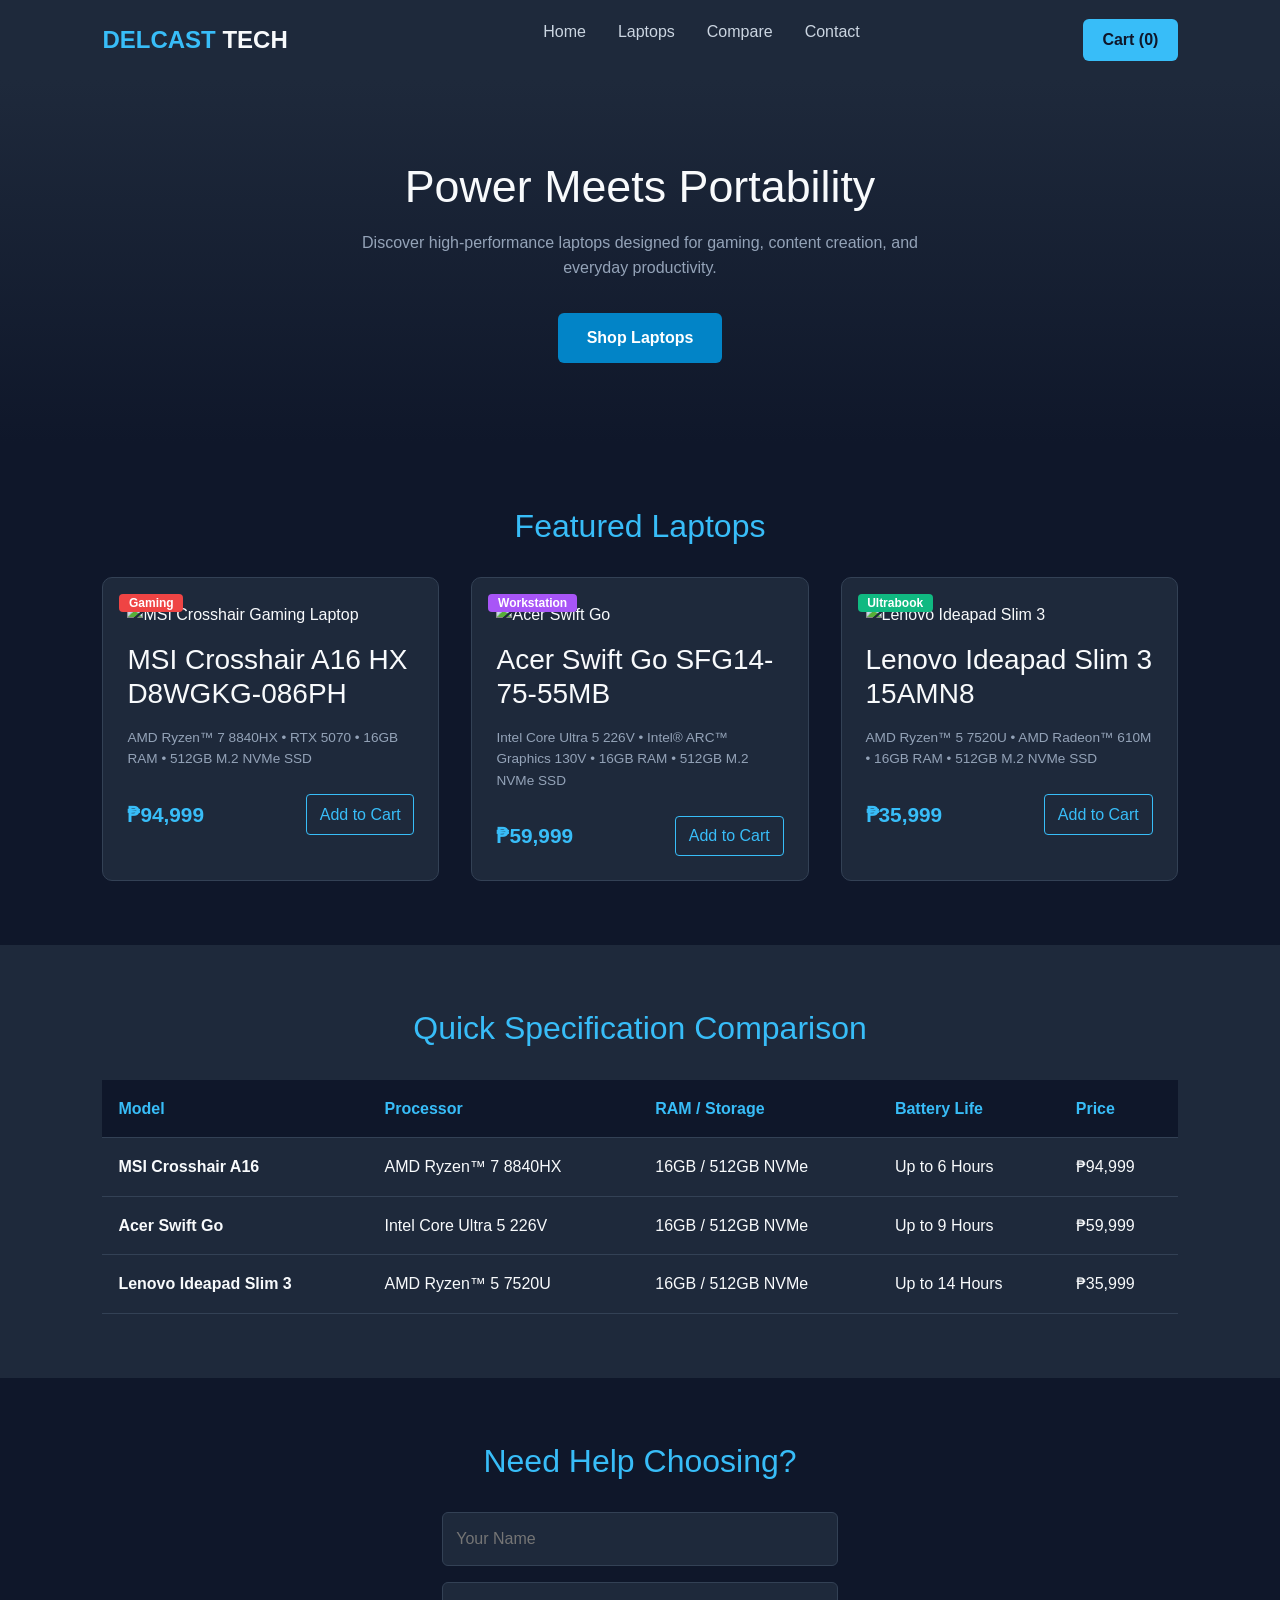
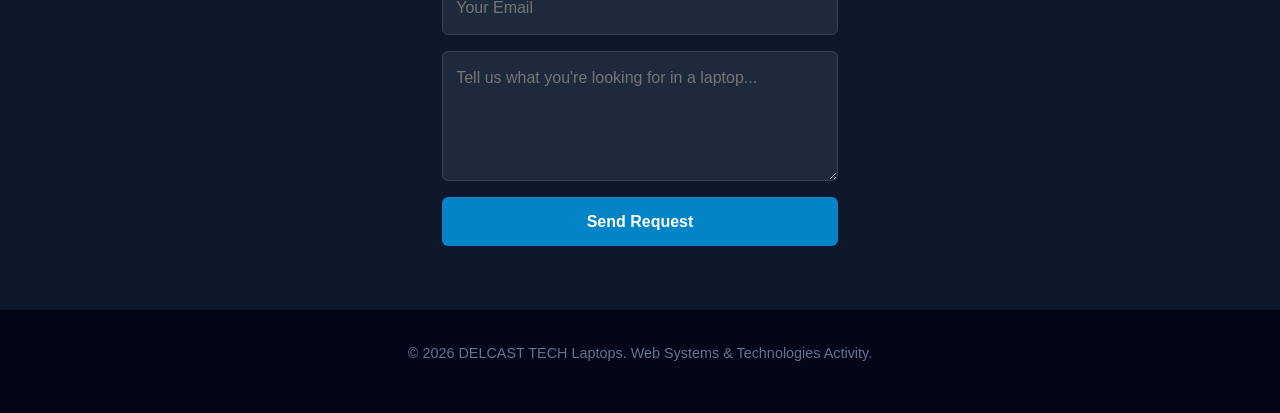
==== Del-Castillo-project/index.html @ 9992a5c1 "Upload all project files directly" ====
<!DOCTYPE html>
<html lang="en">
<head>
    <meta charset="UTF-8">
    <meta name="viewport" content="width=device-width, initial-scale=1.0">
    <title>Nexus Laptops | Next-Gen Computing</title>
    
    <link href="https://cdn.jsdelivr.net/npm/bootstrap@5.3.3/dist/css/bootstrap.min.css" rel="stylesheet">
    
    <link rel="stylesheet" href="css/style.css">
</head>
<body>

    <header>
        <div class="logo">DELCAST<span> TECH</span></div>
        <nav>
            <ul>
                <li><a href="#home">Home</a></li>
                <li><a href="#products">Laptops</a></li>
                <li><a href="#compare">Compare</a></li>
                <li><a href="#contact">Contact</a></li>
            </ul>
        </nav>
        <button class="cart-btn">Cart (0)</button>
    </header>

    <section id="home" class="hero">
        <div class="hero-content">
            <h1>Power Meets Portability</h1>
            <p>Discover high-performance laptops designed for gaming, content creation, and everyday productivity.</p>
            <a href="#products" class="btn">Shop Laptops</a>
        </div>
    </section>

    <section id="products" class="products-section">
        <h2>Featured Laptops</h2>
        <div class="product-grid">

            <div class="card">
                <span class="badge">Gaming</span>
                <img src="https://laptopfactory.com.ph/wp-content/uploads/2025/09/D8WGKG-086PH-3.webp" alt="MSI Crosshair Gaming Laptop">
                <h3>MSI Crosshair A16 HX D8WGKG-086PH</h3>
                <p class="specs">AMD Ryzen™ 7 8840HX • RTX 5070 • 16GB RAM • 512GB M.2 NVMe SSD</p>
                <div class="price-row">
                    <span class="price">₱94,999</span>
                    <button class="add-cart">Add to Cart</button>
                </div>
            </div>

            <div class="card">
                <span class="badge workstation">Workstation</span>
                <img src="https://villman.com/product_photos/55mb_zrxob.gif" alt="Acer Swift Go">
                <h3>Acer Swift Go SFG14-75-55MB</h3>
                <p class="specs">Intel Core Ultra 5 226V • Intel® ARC™ Graphics 130V • 16GB RAM • 512GB M.2 NVMe SSD</p>
                <div class="price-row">
                    <span class="price">₱59,999</span>
                    <button class="add-cart">Add to Cart</button>
                </div>
            </div>

            <div class="card">
                <span class="badge ultra">Ultrabook</span>
                <img src="https://laptopfactory.com.ph/wp-content/uploads/2025/10/82XQ00T0PH.3.webp" alt="Lenovo Ideapad Slim 3">
                <h3>Lenovo Ideapad Slim 3 15AMN8</h3>
                <p class="specs">AMD Ryzen™ 5 7520U • AMD Radeon™ 610M • 16GB RAM • 512GB M.2 NVMe SSD</p>
                <div class="price-row">
                    <span class="price">₱35,999</span>
                    <button class="add-cart">Add to Cart</button>
                </div>
            </div>

        </div>
    </section>

    <section id="compare" class="compare-section">
        <h2>Quick Specification Comparison</h2>
        <table class="spec-table">
            <thead>
                <tr>
                    <th>Model</th>
                    <th>Processor</th>
                    <th>RAM / Storage</th>
                    <th>Battery Life</th>
                    <th>Price</th>
                </tr>
            </thead>
            <tbody>
                <tr>
                    <td><strong>MSI Crosshair A16</strong></td>
                    <td>AMD Ryzen™ 7 8840HX</td>
                    <td>16GB / 512GB NVMe</td>
                    <td>Up to 6 Hours</td>
                    <td>₱94,999</td>
                </tr>
                <tr>
                    <td><strong>Acer Swift Go</strong></td>
                    <td>Intel Core Ultra 5 226V</td>
                    <td>16GB / 512GB NVMe</td>
                    <td>Up to 9 Hours</td>
                    <td>₱59,999</td>
                </tr>
                <tr>
                    <td><strong>Lenovo Ideapad Slim 3 </strong></td>
                    <td>AMD Ryzen™ 5 7520U</td>
                    <td>16GB / 512GB NVMe</td>
                    <td>Up to 14 Hours</td>
                    <td>₱35,999</td>
                </tr>
            </tbody>
        </table>
    </section>

    <section id="contact" class="contact-section">
        <h2>Need Help Choosing?</h2>
        <form class="contact-form">
            <input type="text" placeholder="Your Name" required>
            <input type="email" placeholder="Your Email" required>
            <textarea placeholder="Tell us what you're looking for in a laptop..." rows="4" required></textarea>
            <button type="submit" class="btn">Send Request</button>
        </form>
    </section>

    <footer>
        <p>&copy; 2026 DELCAST<span> TECH</span> Laptops. Web Systems & Technologies Activity.</p>
    </footer>

    
    <script src="https://cdn.jsdelivr.net/npm/bootstrap@5.3.3/dist/js/bootstrap.bundle.min.js"></script>
</body>
</html>
---- Del-Castillo-project/css/style.css ----
* {
    margin: 0;
    padding: 0;
    box-sizing: border-box;
    font-family: 'Segoe UI', Tahoma, Geneva, Verdana, sans-serif;
}

body {
    background-color: #0f172a;
    color: #f8fafc;
    line-height: 1.6;
}


header {
    display: flex;
    justify-content: space-between;
    align-items: center;
    padding: 1.2rem 8%;
    background-color: #1e293b;
    position: sticky;
    top: 0;
    z-index: 100;
}

.logo {
    font-size: 1.5rem;
    font-weight: bold;
    color: #38bdf8;
}

.logo span {
    color: #f8fafc;
}

nav ul {
    display: flex;
    list-style: none;
    gap: 2rem;
}

nav a {
    color: #cbd5e1;
    text-decoration: none;
    font-weight: 500;
    transition: color 0.3s;
}

nav a:hover {
    color: #38bdf8;
}

.cart-btn {
    background-color: #38bdf8;
    color: #0f172a;
    border: none;
    padding: 0.5rem 1.2rem;
    border-radius: 6px;
    font-weight: bold;
    cursor: pointer;
}


.hero {
    text-align: center;
    padding: 5rem 1rem;
    background: linear-gradient(180deg, #1e293b 0%, #0f172a 100%);
}

.hero h1 {
    font-size: 2.8rem;
    margin-bottom: 1rem;
}

.hero p {
    color: #94a3b8;
    max-width: 600px;
    margin: 0 auto 2rem auto;
}

.btn {
    display: inline-block;
    background-color: #0284c7;
    color: white;
    padding: 0.8rem 1.8rem;
    text-decoration: none;
    border-radius: 6px;
    font-weight: bold;
    border: none;
    cursor: pointer;
}

.btn:hover {
    background-color: #0369a1;
}


.products-section {
    padding: 4rem 8%;
}

.products-section h2, .compare-section h2, .contact-section h2 {
    text-align: center;
    margin-bottom: 2rem;
    color: #38bdf8;
}

.product-grid {
    display: grid;
    grid-template-columns: repeat(auto-fit, minmax(280px, 1fr));
    gap: 2rem;
}

.card {
    background-color: #1e293b;
    border-radius: 10px;
    padding: 1.5rem;
    position: relative;
    border: 1px solid #334155;
    transition: transform 0.3s;
    color: #f8fafc; 
}

.card:hover {
    transform: translateY(-5px);
}

.card img {
    width: 100%;
    border-radius: 6px;
    margin-bottom: 1rem;
}

.badge {
    position: absolute;
    top: 1rem;
    left: 1rem;
    background-color: #ef4444;
    color: white;
    font-size: 0.75rem;
    padding: 0.2rem 0.6rem;
    border-radius: 4px;
    font-weight: bold;
}

.badge.workstation { background-color: #a855f7; }
.badge.ultra { background-color: #10b981; }

.specs {
    font-size: 0.85rem;
    color: #94a3b8;
    margin: 0.5rem 0 1.5rem 0;
}

.price-row {
    display: flex;
    justify-content: space-between;
    align-items: center;
}

.price {
    font-size: 1.3rem;
    font-weight: bold;
    color: #38bdf8;
}

.add-cart {
    background-color: transparent;
    border: 1px solid #38bdf8;
    color: #38bdf8;
    padding: 0.4rem 0.8rem;
    border-radius: 4px;
    cursor: pointer;
}

.add-cart:hover {
    background-color: #38bdf8;
    color: #0f172a;
}


.compare-section {
    padding: 4rem 8%;
    background-color: #1e293b;
}

.spec-table {
    width: 100%;
    border-collapse: collapse;
    margin-top: 1rem;
}

.spec-table th, .spec-table td {
    padding: 1rem;
    text-align: left;
    border-bottom: 1px solid #334155;
}

.spec-table th {
    background-color: #0f172a;
    color: #38bdf8;
}


.contact-section {
    padding: 4rem 8%;
    max-width: 600px;
    margin: 0 auto;
}

.contact-form {
    display: flex;
    flex-direction: column;
    gap: 1rem;
}

.contact-form input, .contact-form textarea {
    padding: 0.8rem;
    background-color: #1e293b;
    border: 1px solid #334155;
    border-radius: 6px;
    color: white;
}


footer {
    text-align: center;
    padding: 2rem;
    background-color: #020617;
    color: #64748b;
    font-size: 0.9rem;
}
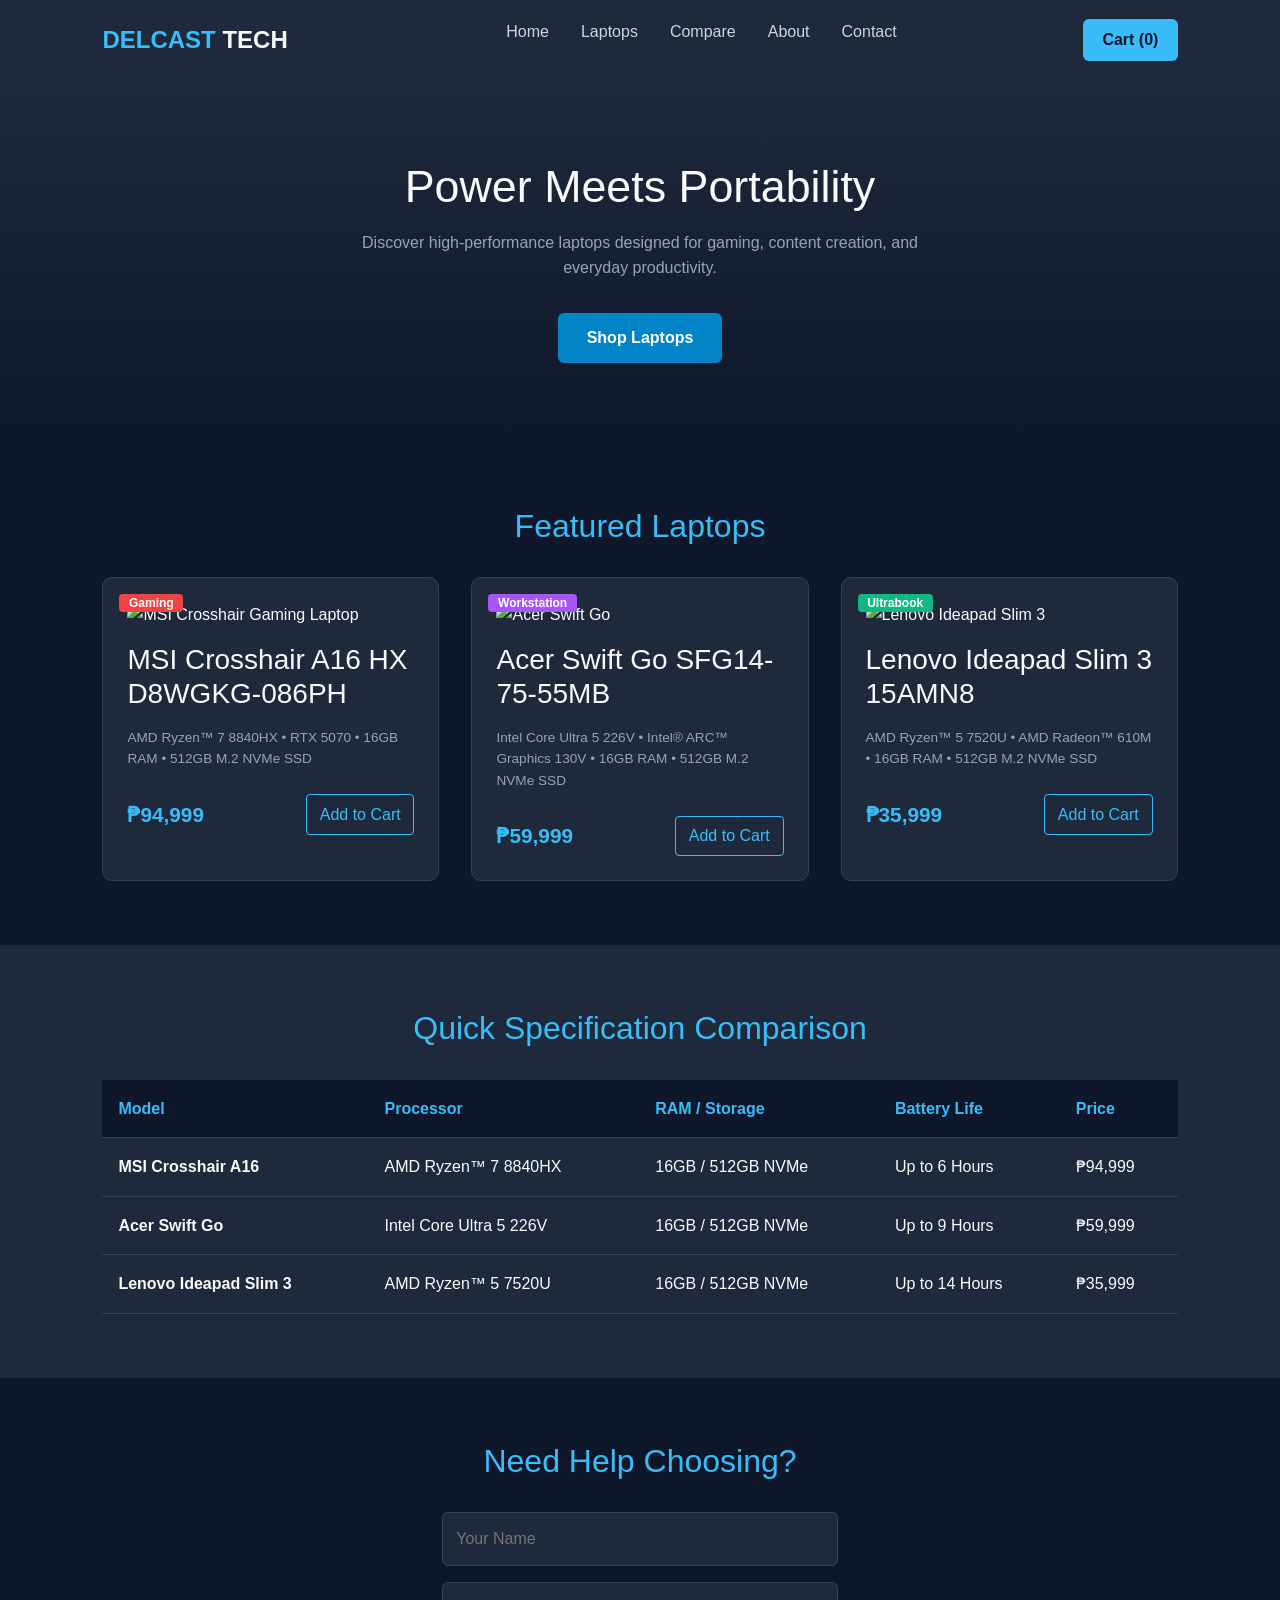
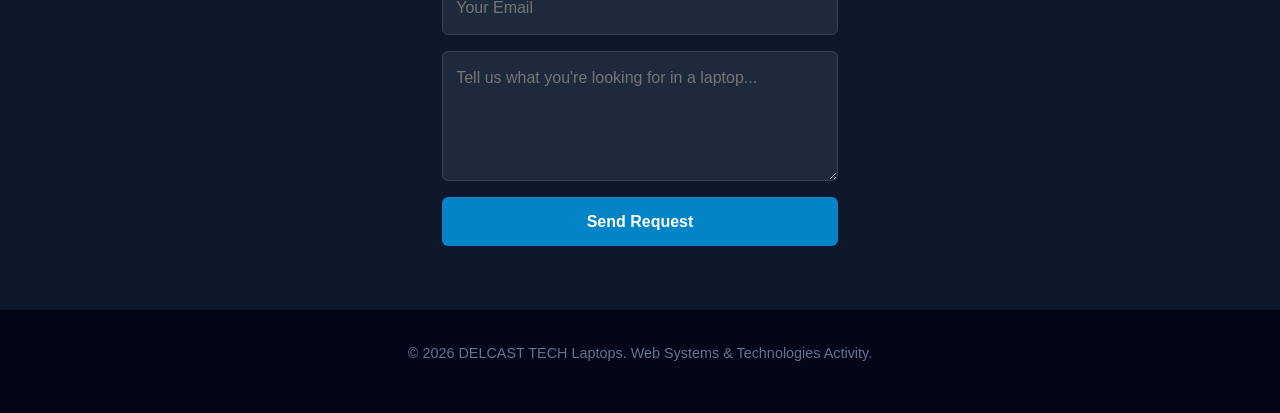
==== commit 7014ab78: "feat: create about.html page with company mission, vision, and core values" ====
--- a/Del-Castillo-project/index.html
+++ b/Del-Castillo-project/index.html
@@ -3,7 +3,7 @@
 <head>
     <meta charset="UTF-8">
     <meta name="viewport" content="width=device-width, initial-scale=1.0">
-    <title>Nexus Laptops | Next-Gen Computing</title>
+    <title>DELCAST TECH</title>
     
     <link href="https://cdn.jsdelivr.net/npm/bootstrap@5.3.3/dist/css/bootstrap.min.css" rel="stylesheet">
     
@@ -16,8 +16,9 @@
         <nav>
             <ul>
                 <li><a href="#home">Home</a></li>
-                <li><a href="#products">Laptops</a></li>
+                <li><a href="gallery.html">Laptops</a></li>
                 <li><a href="#compare">Compare</a></li>
+                <li><a href="about.html">About</a></li>
                 <li><a href="#contact">Contact</a></li>
             </ul>
         </nav>
--- a/Del-Castillo-project/css/style.css
+++ b/Del-Castillo-project/css/style.css
@@ -1,4 +1,3 @@
-
 * {
     margin: 0;
     padding: 0;
@@ -12,7 +11,6 @@
     line-height: 1.6;
 }
 
-
 header {
     display: flex;
     justify-content: space-between;
@@ -60,7 +58,6 @@
     font-weight: bold;
     cursor: pointer;
 }
-
 
 .hero {
     text-align: center;
@@ -94,7 +91,6 @@
 .btn:hover {
     background-color: #0369a1;
 }
-
 
 .products-section {
     padding: 4rem 8%;
@@ -179,7 +175,6 @@
     color: #0f172a;
 }
 
-
 .compare-section {
     padding: 4rem 8%;
     background-color: #1e293b;
@@ -202,7 +197,6 @@
     color: #38bdf8;
 }
 
-
 .contact-section {
     padding: 4rem 8%;
     max-width: 600px;
@@ -222,7 +216,6 @@
     border-radius: 6px;
     color: white;
 }
-
 
 footer {
     text-align: center;
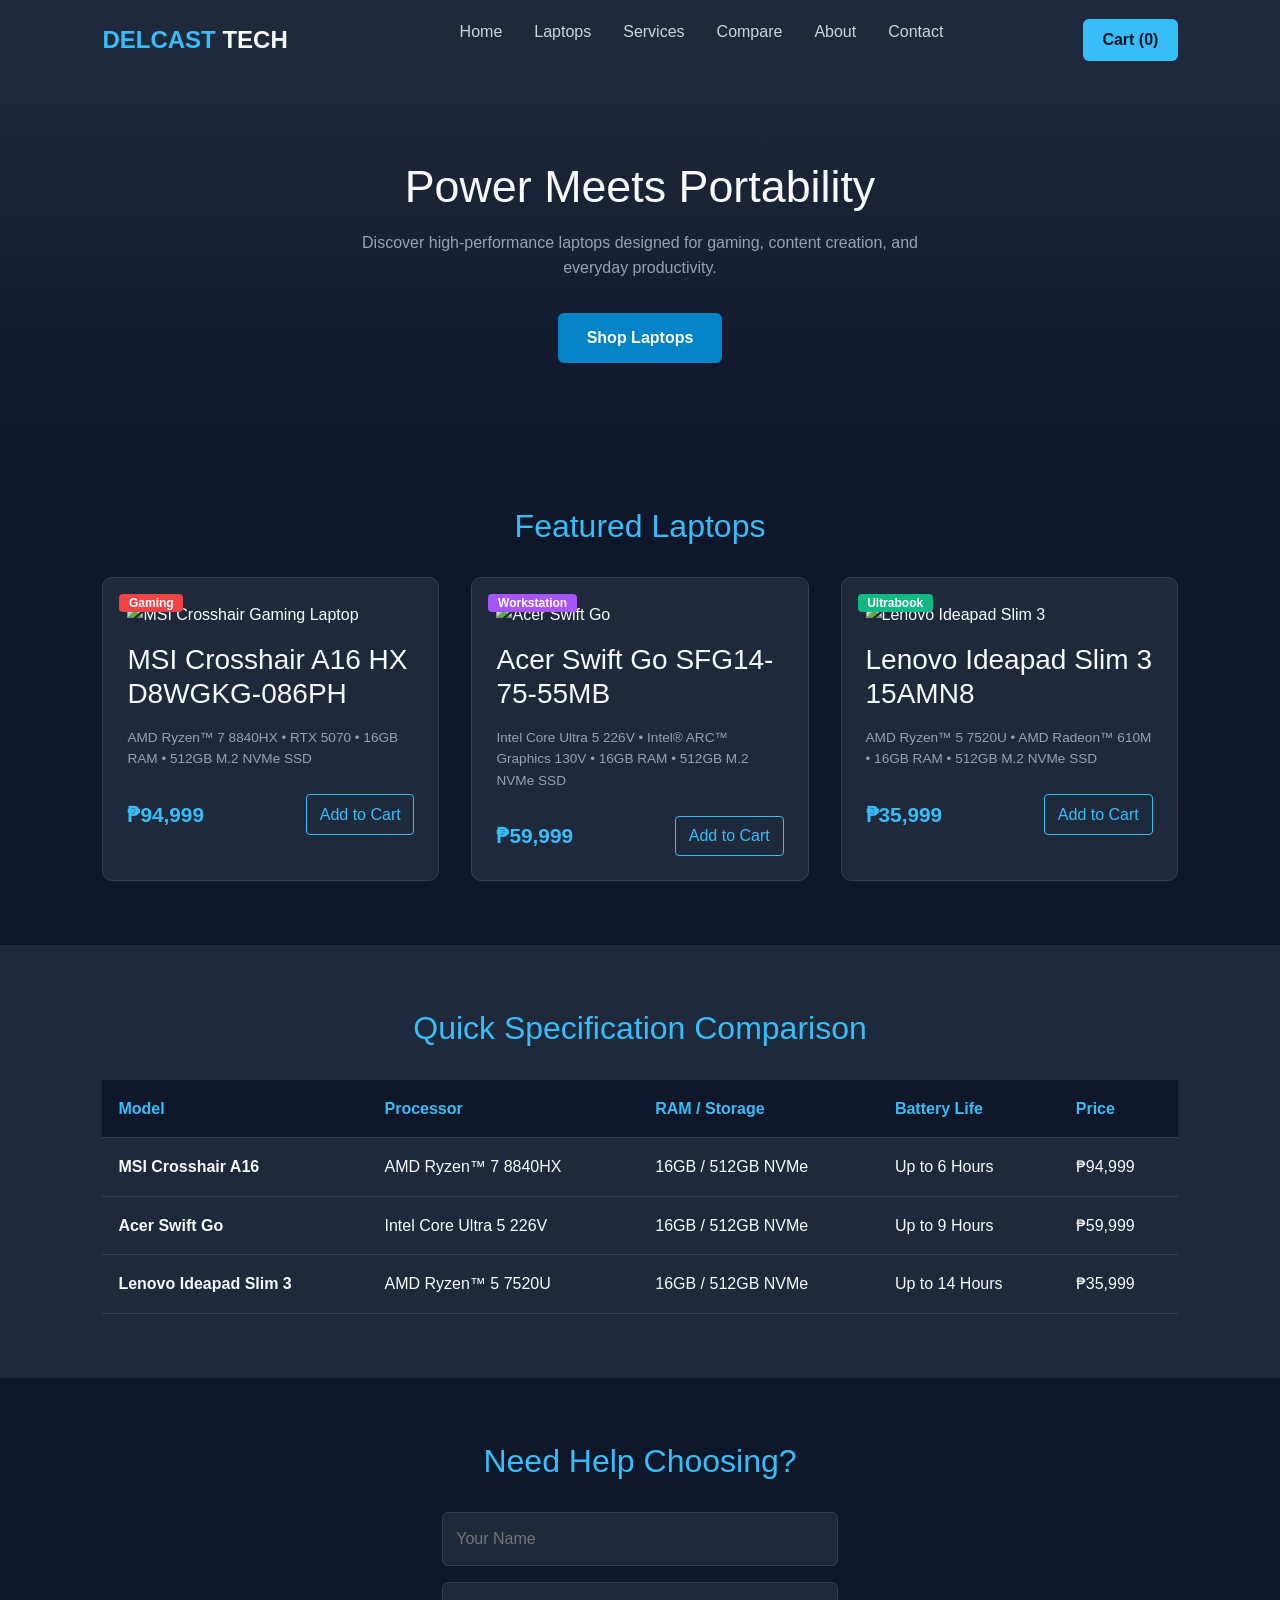
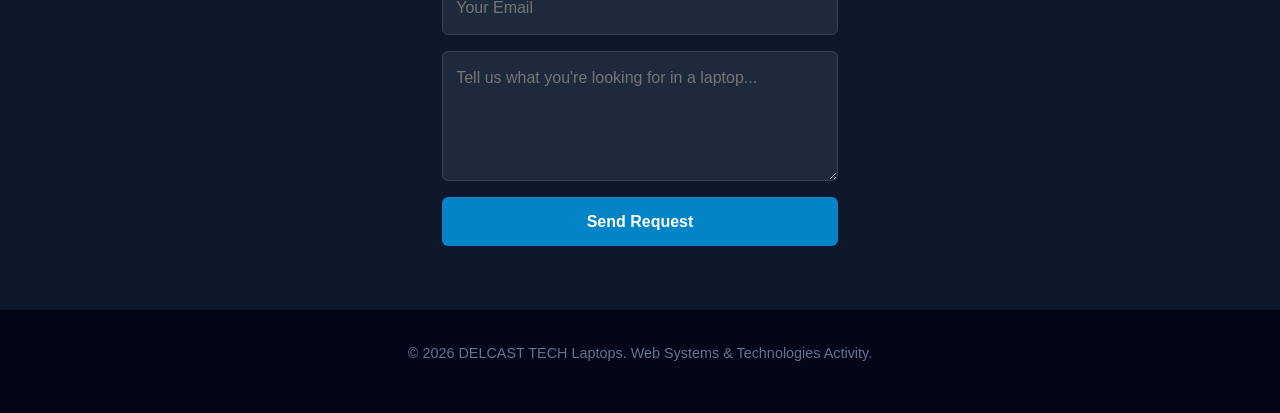
==== commit cd512ab1: "feat: add services.html page with modal pop-ups for service descriptions" ====
--- a/Del-Castillo-project/index.html
+++ b/Del-Castillo-project/index.html
@@ -17,6 +17,7 @@
             <ul>
                 <li><a href="#home">Home</a></li>
                 <li><a href="gallery.html">Laptops</a></li>
+                <li><a href="services.html">Services</a></li>
                 <li><a href="#compare">Compare</a></li>
                 <li><a href="about.html">About</a></li>
                 <li><a href="#contact">Contact</a></li>
